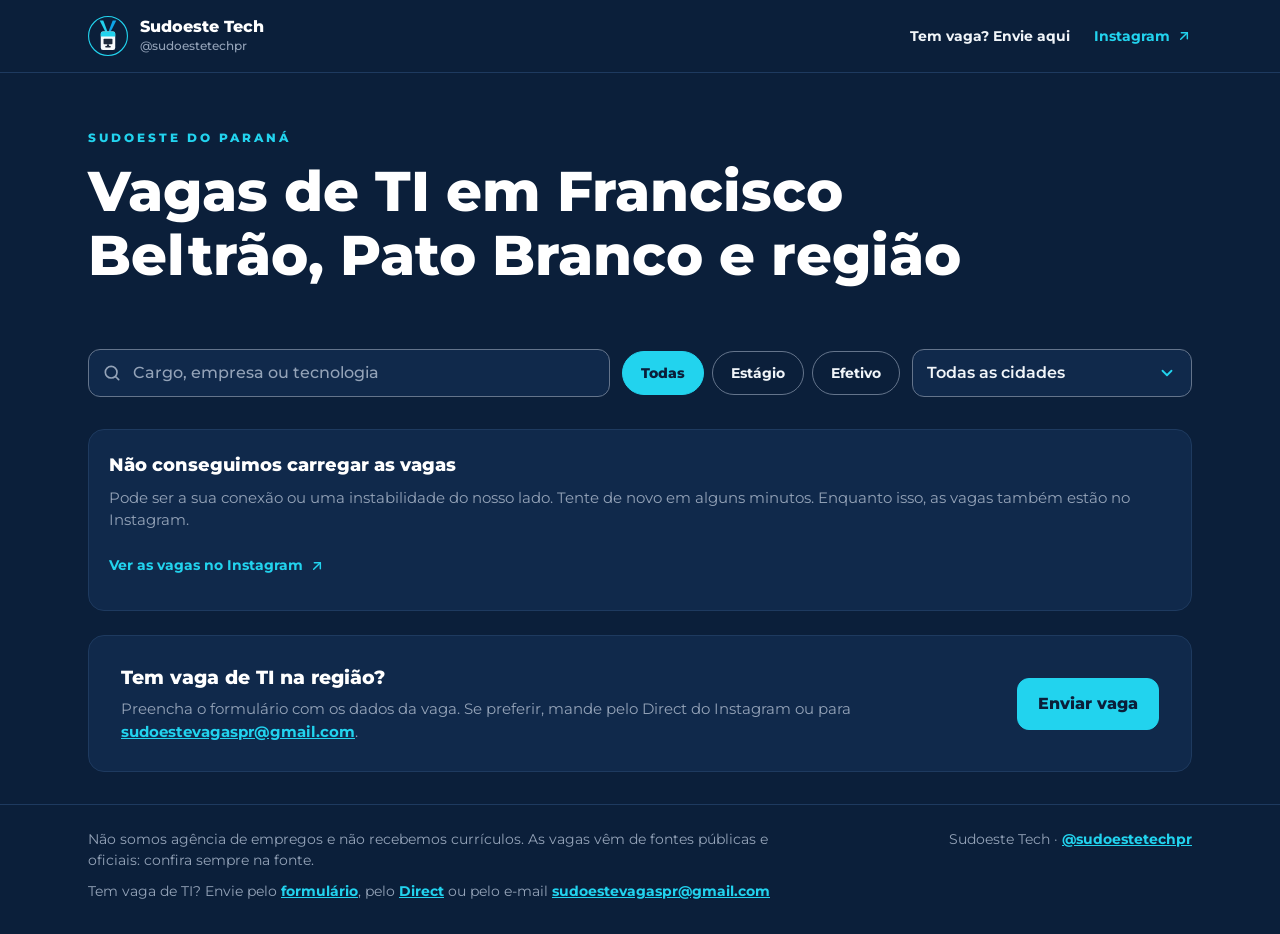
==== index.html @ f8649131 "Usa o domínio sudoestetech.com.br na prévia e documenta o Cloudflare Pages Co-Authored-By: Claude Op" ====
<!doctype html>
<html lang="pt-BR">
<head>
<meta charset="utf-8">
<meta name="viewport" content="width=device-width, initial-scale=1">
<title>Vagas de TI no Sudoeste do Paraná | Sudoeste Tech</title>
<meta name="description" content="Vagas de TI em Francisco Beltrão, Pato Branco e região, reunidas pela Sudoeste Tech. Estágio e efetivo, com o link oficial de cada vaga.">
<meta name="theme-color" content="#0B1F3A">
<meta name="referrer" content="strict-origin-when-cross-origin">

<!-- Prévia do link no WhatsApp e redes sociais.
     O endereço precisa ser completo, com https:// (veja o README). -->
<meta property="og:type" content="website">
<meta property="og:locale" content="pt_BR">
<meta property="og:site_name" content="Sudoeste Tech">
<meta property="og:title" content="Vagas de TI no Sudoeste do Paraná | Sudoeste Tech">
<meta property="og:description" content="Vagas de TI em Francisco Beltrão, Pato Branco e região, num lugar só, com o link oficial de cada vaga.">
<meta property="og:url" content="https://sudoestetech.com.br/">
<meta property="og:image" content="https://sudoestetech.com.br/img/previa.png">
<meta property="og:image:width" content="1200">
<meta property="og:image:height" content="630">
<meta property="og:image:alt" content="Sudoeste Tech: vagas de TI no Sudoeste do Paraná">
<meta name="twitter:card" content="summary_large_image">

<link rel="icon" href="img/logo.svg" type="image/svg+xml">
<link rel="icon" href="img/favicon-32.png" type="image/png" sizes="32x32">
<link rel="apple-touch-icon" href="img/apple-touch-icon.png">
<link rel="preload" href="fontes/montserrat.woff2" as="font" type="font/woff2" crossorigin>
<link rel="stylesheet" href="css/estilo.css">
</head>
<body>

<header class="topo">
  <div class="conteudo">
    <a class="marca" href="./">
      <img src="img/logo.svg" alt="" width="40" height="40">
      <span>
        <span class="marca-nome">Sudoeste Tech</span>
        <span class="marca-perfil">@sudoestetechpr</span>
      </span>
    </a>
    <nav class="topo-links" aria-label="Links">
      <a class="link-seta link-claro so-computador" href="https://docs.google.com/forms/d/e/1FAIpQLSdrJC9svuXizVMNhkHapBApEBNYe-bqqFJYwQx15sDE28wVZw/viewform" target="_blank" rel="noopener noreferrer">Tem vaga? Envie aqui</a>
      <a class="link-seta" href="https://www.instagram.com/sudoestetechpr/" target="_blank" rel="noopener noreferrer">Instagram<svg class="icone" viewBox="0 0 24 24" aria-hidden="true"><path d="M7 17 17 7"/><path d="M8 7h9v9"/></svg></a>
    </nav>
  </div>
</header>

<main>
  <section class="conteudo abertura">
    <span class="sobretitulo">Sudoeste do Paraná</span>
    <h1>Vagas de TI em Francisco Beltrão, Pato Branco e região</h1>
    <p class="resumo" id="resumo" aria-live="polite"></p>
  </section>

  <section class="conteudo" aria-label="Busca e filtros">
    <form class="filtros" id="form-busca" role="search">
      <div class="campo campo-busca">
        <label for="busca" class="sr-only">Buscar vagas</label>
        <svg class="icone" viewBox="0 0 24 24" aria-hidden="true"><circle cx="11" cy="11" r="7"/><path d="m20 20-3.5-3.5"/></svg>
        <input id="busca" type="search" placeholder="Cargo, empresa ou tecnologia" autocomplete="off" enterkeyhint="search">
      </div>
      <div class="tipos" role="group" aria-label="Tipo de vaga">
        <button type="button" data-tipo="" aria-pressed="true">Todas</button>
        <button type="button" data-tipo="Estágio" aria-pressed="false">Estágio</button>
        <button type="button" data-tipo="Efetivo" aria-pressed="false">Efetivo</button>
      </div>
      <div class="campo campo-cidade">
        <label for="cidade" class="sr-only">Cidade</label>
        <select id="cidade">
          <option value="">Todas as cidades</option>
        </select>
        <svg class="icone" viewBox="0 0 24 24" aria-hidden="true"><path d="m6 9 6 6 6-6"/></svg>
      </div>
      <p class="contagem-filtro" id="contagem-filtro" aria-live="polite"></p>
    </form>
  </section>

  <section class="conteudo lista" id="lista" aria-label="Vagas abertas">
    <p class="carregando">Carregando vagas…</p>
  </section>

  <div class="conteudo">
    <section class="chamada" id="contato" aria-labelledby="titulo-contato">
      <div>
        <h2 id="titulo-contato">Tem vaga de TI na região?</h2>
        <p>Preencha o formulário com os dados da vaga. Se preferir, mande pelo Direct do Instagram ou para <a href="mailto:sudoestevagaspr@gmail.com">sudoestevagaspr@gmail.com</a>.</p>
      </div>
      <a class="botao botao-cheio" href="https://docs.google.com/forms/d/e/1FAIpQLSdrJC9svuXizVMNhkHapBApEBNYe-bqqFJYwQx15sDE28wVZw/viewform" target="_blank" rel="noopener noreferrer">Enviar vaga</a>
    </section>
  </div>
</main>

<footer class="rodape">
  <div class="conteudo">
    <div>
      <p>Não somos agência de empregos e não recebemos currículos. As vagas vêm de fontes públicas e oficiais: confira sempre na fonte.</p>
      <p>Tem vaga de TI? Envie pelo <a href="https://docs.google.com/forms/d/e/1FAIpQLSdrJC9svuXizVMNhkHapBApEBNYe-bqqFJYwQx15sDE28wVZw/viewform" target="_blank" rel="noopener noreferrer">formulário</a>, pelo <a href="https://ig.me/m/sudoestetechpr" target="_blank" rel="noopener noreferrer">Direct</a> ou pelo e-mail <a href="mailto:sudoestevagaspr@gmail.com">sudoestevagaspr@gmail.com</a></p>
    </div>
    <p>Sudoeste Tech · <a href="https://www.instagram.com/sudoestetechpr/" target="_blank" rel="noopener noreferrer">@sudoestetechpr</a></p>
  </div>
</footer>

<script src="js/config.js"></script>
<script src="js/planilha.js"></script>
<script src="js/lista.js"></script>
</body>
</html>
---- css/estilo.css ----
/* Sudoeste Tech: estilo do site de vagas.
   Feito primeiro para celular; as regras @media no fim ajustam para telas maiores. */

@font-face {
  font-family: "Montserrat";
  src: url("../fontes/montserrat.woff2") format("woff2");
  font-weight: 400 800;
  font-style: normal;
  font-display: swap;
}

:root {
  --fundo: #0B1F3A;
  --cartao: #10294B;
  --borda: #1E3A5F;
  --borda-campo: #64748B;
  --ciano: #22D3EE;
  --ciano-claro: #67E8F9;
  --amarelo: #FDE047;
  --texto: #F1F5F9;
  --branco: #FFFFFF;
  --apoio: #94A3B8;
  --raio: 16px;
}

* { box-sizing: border-box; }

html { -webkit-text-size-adjust: 100%; }

body {
  margin: 0;
  min-height: 100vh;
  display: flex;
  flex-direction: column;
  background: var(--fundo);
  color: var(--texto);
  font-family: "Montserrat", "Segoe UI", Arial, sans-serif;
  font-size: 16px;
  line-height: 1.5;
}

a { color: var(--ciano); }
a:hover { color: var(--ciano-claro); }

a:focus-visible,
button:focus-visible,
input:focus-visible,
select:focus-visible {
  outline: 3px solid var(--amarelo);
  outline-offset: 2px;
}

.sr-only {
  position: absolute;
  width: 1px; height: 1px;
  padding: 0; margin: -1px;
  overflow: hidden;
  clip: rect(0, 0, 0, 0);
  white-space: nowrap;
  border: 0;
}

.icone {
  width: 16px; height: 16px;
  flex: none;
  fill: none;
  stroke: currentColor;
  stroke-width: 2.2;
  stroke-linecap: round;
  stroke-linejoin: round;
}

.conteudo {
  width: 100%;
  max-width: 1200px;
  margin: 0 auto;
  padding: 0 20px;
}

/* ---------- Topo ---------- */

.topo { border-bottom: 1px solid var(--borda); }

.topo .conteudo {
  display: flex;
  align-items: center;
  justify-content: space-between;
  gap: 12px;
  padding-top: 14px;
  padding-bottom: 14px;
}

.marca {
  display: flex;
  align-items: center;
  gap: 12px;
  text-decoration: none;
  color: inherit;
}
.marca:hover { color: inherit; }
.marca img { width: 40px; height: 40px; }
.marca-nome { display: block; font-size: 16px; font-weight: 800; color: var(--branco); line-height: 1.2; }
.marca-perfil { display: block; font-size: 12px; font-weight: 500; color: var(--apoio); }

.topo-links { display: flex; align-items: center; gap: 24px; }

.link-seta {
  display: inline-flex;
  align-items: center;
  gap: 6px;
  min-height: 44px;
  font-size: 14px;
  font-weight: 700;
  text-decoration: none;
}

.link-claro { color: var(--texto); }
.link-claro:hover { color: var(--ciano); }
.so-computador { display: none; }

/* ---------- Abertura ---------- */

.abertura {
  display: flex;
  flex-direction: column;
  gap: 12px;
  padding-top: 28px;
  padding-bottom: 20px;
}

.sobretitulo {
  font-size: 12px;
  font-weight: 800;
  letter-spacing: 3px;
  text-transform: uppercase;
  color: var(--ciano);
}

.abertura h1 {
  margin: 0;
  font-size: 28px;
  line-height: 1.15;
  font-weight: 800;
  color: var(--branco);
}

.resumo { margin: 0; font-size: 14px; color: var(--apoio); min-height: 21px; }
.resumo strong { font-weight: 700; color: var(--texto); }

/* ---------- Busca e filtros ---------- */

.filtros {
  display: flex;
  flex-direction: column;
  gap: 12px;
  padding-bottom: 8px;
}

.campo { position: relative; }

.campo input,
.campo select {
  width: 100%;
  height: 48px;
  border-radius: 12px;
  border: 1.5px solid var(--borda-campo);
  background: var(--cartao);
  color: var(--texto);
  font-family: inherit;
  font-size: 16px; /* 16px ou mais: o iPhone não dá zoom ao tocar */
  font-weight: 500;
}

.campo input { padding: 0 14px 0 44px; }
.campo input::placeholder { color: var(--apoio); opacity: 1; }
.campo input::-webkit-search-cancel-button { filter: invert(1); }

.campo select {
  padding: 0 44px 0 14px;
  font-weight: 600;
  appearance: none;
  -webkit-appearance: none;
  cursor: pointer;
}

.campo .icone {
  position: absolute;
  top: 50%;
  transform: translateY(-50%);
  pointer-events: none;
}
.campo-busca .icone { left: 14px; width: 20px; height: 20px; color: var(--apoio); stroke-width: 2; }
.campo-cidade .icone { right: 16px; width: 18px; height: 18px; color: var(--ciano); stroke-width: 2.4; }

.tipos { display: flex; gap: 8px; flex-wrap: wrap; }

.tipos button {
  min-height: 44px;
  padding: 0 18px;
  border-radius: 999px;
  border: 1.5px solid var(--borda-campo);
  background: transparent;
  color: var(--texto);
  font-family: inherit;
  font-size: 14px;
  font-weight: 700;
  cursor: pointer;
}
.tipos button:hover { border-color: var(--ciano); }
.tipos button[aria-pressed="true"] {
  border-color: var(--ciano);
  background: var(--ciano);
  color: var(--fundo);
  font-weight: 800;
}

.contagem-filtro { margin: 4px 0 0; font-size: 13px; color: var(--apoio); }
.contagem-filtro:empty { display: none; }

/* ---------- Cards ---------- */

.lista {
  display: grid;
  grid-template-columns: 1fr;
  gap: 14px;
  padding-top: 12px;
  padding-bottom: 8px;
}

.cartao {
  background: var(--cartao);
  border: 1px solid var(--borda);
  border-radius: var(--raio);
  padding: 18px;
  display: flex;
  flex-direction: column;
  gap: 12px;
}

.cartao-cabeca {
  display: flex;
  align-items: center;
  justify-content: space-between;
  gap: 8px;
  min-height: 24px;
}

.tipo {
  font-size: 12px;
  font-weight: 800;
  letter-spacing: 2px;
  text-transform: uppercase;
  color: var(--ciano);
}

.selo-nova {
  padding: 4px 10px;
  border-radius: 999px;
  background: var(--amarelo);
  color: var(--fundo);
  font-size: 12px;
  font-weight: 800;
  line-height: 1.2;
}

.titulo-bloco { display: flex; flex-direction: column; gap: 4px; }

.cartao h2 {
  margin: 0;
  font-size: 19px;
  line-height: 1.25;
  font-weight: 800;
  color: var(--branco);
}
.cartao h2 a { color: inherit; text-decoration: none; }
.cartao h2 a:hover { color: var(--ciano-claro); }

.empresa { font-size: 14px; font-weight: 500; color: var(--apoio); }

.chips { display: flex; flex-wrap: wrap; gap: 8px; margin: 0; padding: 0; list-style: none; }

.chip {
  display: inline-flex;
  align-items: center;
  gap: 6px;
  padding: 6px 12px;
  border-radius: 999px;
  border: 1.5px solid var(--ciano);
  font-size: 13px;
  font-weight: 600;
  line-height: 1.3;
  color: var(--texto);
}
.chip .icone { width: 14px; height: 14px; color: var(--ciano); }

.destaque {
  margin: 0;
  font-size: 15px;
  line-height: 1.3;
  font-weight: 800;
  color: var(--amarelo);
}

.prazo { margin: 0; font-size: 13px; font-weight: 600; color: var(--texto); }

.cartao-pe {
  display: flex;
  align-items: center;
  justify-content: space-between;
  gap: 8px;
  margin-top: auto;
  padding-top: 10px;
  border-top: 1px solid var(--borda);
}

.conferida { font-size: 13px; color: var(--apoio); }

/* ---------- Avisos (sem vagas, erro, carregando) ---------- */

.aviso {
  grid-column: 1 / -1;
  background: var(--cartao);
  border: 1px solid var(--borda);
  border-radius: var(--raio);
  padding: 22px 20px;
}
.aviso h2 { margin: 0 0 8px; font-size: 18px; font-weight: 800; color: var(--branco); }
.aviso p { margin: 0 0 12px; font-size: 15px; color: var(--apoio); }
.aviso p:last-child { margin-bottom: 0; }

.carregando { color: var(--apoio); font-size: 14px; padding: 12px 0; grid-column: 1 / -1; }

/* ---------- Chamada para empresas ---------- */

.chamada {
  margin-top: 24px;
  margin-bottom: 32px;
  background: var(--cartao);
  border: 1px solid var(--borda);
  border-radius: var(--raio);
  padding: 22px 22px;
  display: flex;
  flex-direction: column;
  gap: 14px;
}
.chamada h2 { margin: 0 0 6px; font-size: 19px; font-weight: 800; color: var(--branco); }
.chamada p { margin: 0; font-size: 15px; color: var(--apoio); }
.chamada p a { font-weight: 700; word-break: break-word; }

/* ---------- Botões ---------- */

.botao {
  display: inline-flex;
  align-items: center;
  justify-content: center;
  gap: 10px;
  min-height: 52px;
  padding: 12px 20px;
  border-radius: 12px;
  font-family: inherit;
  font-size: 16px;
  font-weight: 800;
  text-align: center;
  text-decoration: none;
  cursor: pointer;
}
.botao .icone { width: 18px; height: 18px; stroke-width: 2.4; }

.botao-cheio { background: var(--ciano); color: var(--fundo); border: 1.5px solid var(--ciano); }
.botao-cheio:hover { background: var(--ciano-claro); color: var(--fundo); }

.botao-contorno { background: transparent; color: var(--texto); border: 1.5px solid var(--ciano); }
.botao-contorno:hover { color: var(--branco); background: rgba(34, 211, 238, 0.08); }
.botao-contorno .icone { color: var(--ciano); }

/* ---------- Página da vaga ---------- */

.voltar { margin: 18px 0 14px; }

.detalhe { gap: 14px; padding: 22px 20px; margin-bottom: 32px; }

.detalhe h1 {
  margin: 0;
  font-size: 26px;
  line-height: 1.2;
  font-weight: 800;
  color: var(--branco);
}

.detalhe .empresa { font-size: 16px; }
.detalhe .destaque { font-size: 17px; }
.observacao { margin: 0; font-size: 15px; color: var(--apoio); white-space: pre-line; }

.divisor { border: 0; border-top: 1px solid var(--borda); margin: 4px 0; width: 100%; }

.secao { display: flex; flex-direction: column; gap: 10px; }
.secao h2 {
  margin: 6px 0 0;
  font-size: 12px;
  font-weight: 800;
  letter-spacing: 2.5px;
  text-transform: uppercase;
  color: var(--ciano);
}
.secao p { margin: 0; font-size: 16px; }

.topicos { margin: 0; padding: 0; list-style: none; display: flex; flex-direction: column; gap: 8px; }
.topicos li { position: relative; padding-left: 22px; font-size: 16px; }
.topicos li::before {
  content: "";
  position: absolute;
  left: 2px;
  top: 0.55em;
  width: 8px; height: 8px;
  border-radius: 50%;
  background: var(--ciano);
}

.passos {
  margin: 0;
  padding: 18px;
  list-style: none;
  counter-reset: passo;
  background: var(--ciano);
  color: var(--fundo);
  border-radius: 14px;
  display: flex;
  flex-direction: column;
  gap: 14px;
}
.passos li {
  counter-increment: passo;
  position: relative;
  padding-left: 42px;
  min-height: 28px;
  font-size: 16px;
  font-weight: 700;
  line-height: 1.4;
  overflow-wrap: anywhere;
}
.passos li::before {
  content: counter(passo);
  position: absolute;
  left: 0; top: -2px;
  width: 28px; height: 28px;
  border-radius: 50%;
  background: var(--fundo);
  color: var(--branco);
  font-size: 14px;
  font-weight: 800;
  display: flex;
  align-items: center;
  justify-content: center;
}

.acoes { display: flex; flex-direction: column; gap: 12px; margin-top: 6px; }

.fonte { margin: 2px 0 0; font-size: 13px; color: var(--apoio); }

/* ---------- Rodapé ---------- */

.rodape { margin-top: auto; border-top: 1px solid var(--borda); }
.rodape .conteudo {
  padding-top: 24px;
  padding-bottom: 32px;
  display: flex;
  flex-direction: column;
  gap: 10px;
  font-size: 14px;
  color: var(--apoio);
}
.rodape p { margin: 0; }
.rodape .conteudo > div { display: flex; flex-direction: column; gap: 10px; }
.rodape a { font-weight: 700; word-break: break-word; }

/* ---------- Telas maiores ---------- */

@media (min-width: 700px) {
  .conteudo { padding: 0 32px; }
  .abertura h1 { font-size: 40px; }
  .lista { grid-template-columns: repeat(2, minmax(0, 1fr)); gap: 24px; }
  .chamada { flex-direction: row; align-items: center; justify-content: space-between; padding: 28px 32px; }
  .chamada .botao { flex: none; }
  .so-computador { display: inline-flex; }
  .detalhe { max-width: 720px; padding: 32px; }
  .voltar { max-width: 720px; }
  .acoes { flex-direction: row; }
  .acoes .botao { flex: 1; }
}

@media (min-width: 1024px) {
  .conteudo { padding: 0 48px; }
  .abertura { padding-top: 56px; padding-bottom: 28px; }
  .abertura h1 { font-size: 56px; max-width: 900px; }
  .resumo { font-size: 16px; }
  .filtros { flex-direction: row; align-items: center; flex-wrap: wrap; }
  .campo-busca { flex: 1 1 360px; }
  .campo-cidade { flex: 0 0 280px; }
  .tipos { flex-wrap: nowrap; }
  .contagem-filtro { flex-basis: 100%; }
  .lista { grid-template-columns: repeat(3, minmax(0, 1fr)); padding-top: 24px; }
  .rodape .conteudo { flex-direction: row; justify-content: space-between; align-items: flex-start; gap: 32px; }
  .rodape .conteudo > div { max-width: 720px; }
}

@media (prefers-reduced-motion: reduce) {
  * { scroll-behavior: auto !important; }
}
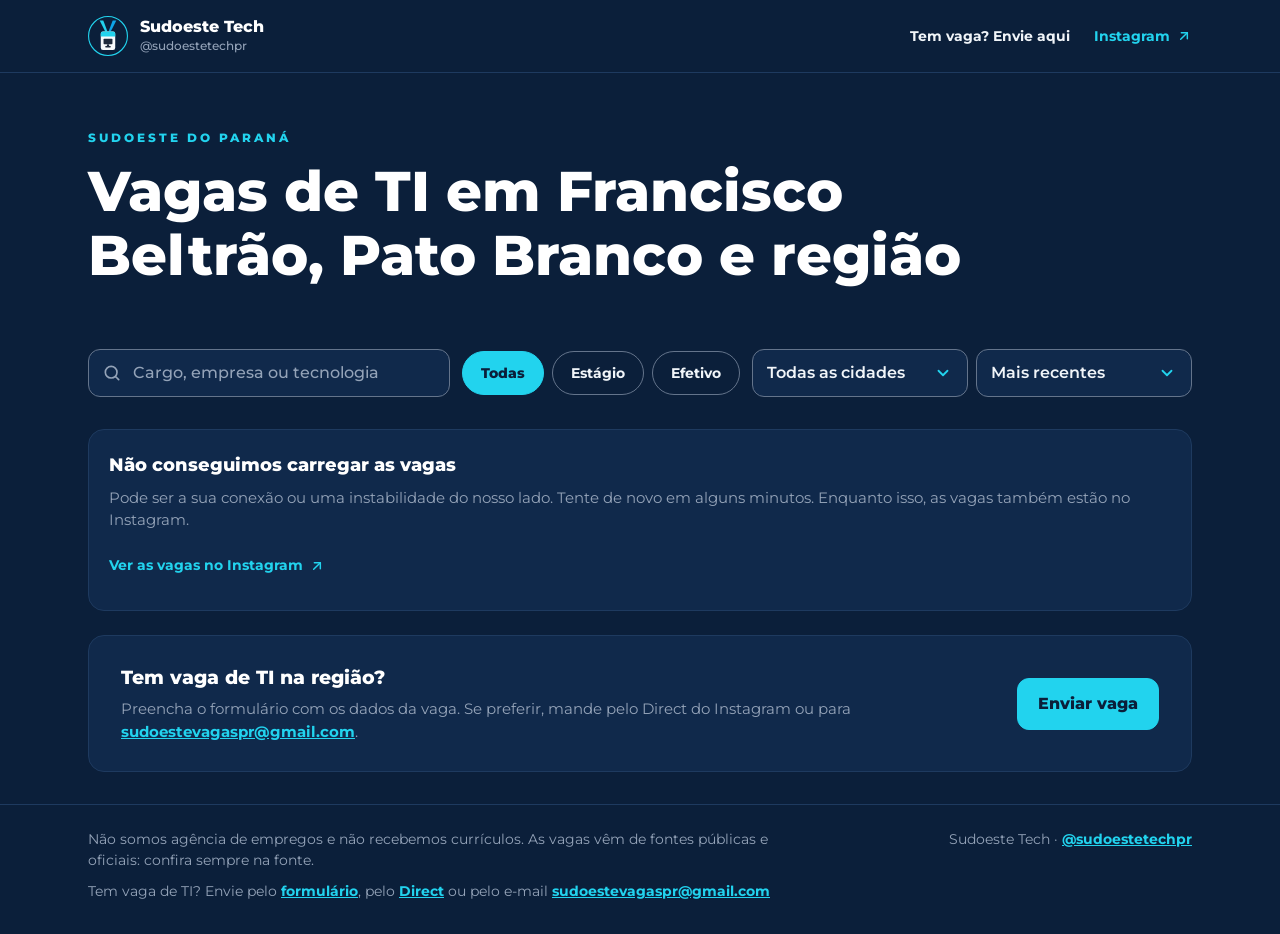
==== commit 25e6e1b2: "Adiciona opção Remota no filtro de cidade e seletor de ordenação - Opção "Remota" no filtro de cidad" ====
--- a/index.html
+++ b/index.html
@@ -2,6 +2,7 @@
 <html lang="pt-BR">
 <head>
 <meta charset="utf-8">
+<script src="js/redirecionar.js"></script>
 <meta name="viewport" content="width=device-width, initial-scale=1">
 <title>Vagas de TI no Sudoeste do Paraná | Sudoeste Tech</title>
 <meta name="description" content="Vagas de TI em Francisco Beltrão, Pato Branco e região, reunidas pela Sudoeste Tech. Estágio e efetivo, com o link oficial de cada vaga.">
@@ -65,12 +66,25 @@
         <button type="button" data-tipo="Estágio" aria-pressed="false">Estágio</button>
         <button type="button" data-tipo="Efetivo" aria-pressed="false">Efetivo</button>
       </div>
-      <div class="campo campo-cidade">
-        <label for="cidade" class="sr-only">Cidade</label>
-        <select id="cidade">
-          <option value="">Todas as cidades</option>
-        </select>
-        <svg class="icone" viewBox="0 0 24 24" aria-hidden="true"><path d="m6 9 6 6 6-6"/></svg>
+      <div class="selecoes">
+        <div class="campo campo-cidade">
+          <label for="cidade" class="sr-only">Cidade</label>
+          <select id="cidade">
+            <option value="">Todas as cidades</option>
+            <option value="remota">Remota</option>
+          </select>
+          <svg class="icone" viewBox="0 0 24 24" aria-hidden="true"><path d="m6 9 6 6 6-6"/></svg>
+        </div>
+        <div class="campo campo-ordem">
+          <label for="ordem" class="sr-only">Ordenar vagas</label>
+          <select id="ordem">
+            <option value="recentes">Mais recentes</option>
+            <option value="prazo">Prazo mais próximo</option>
+            <option value="az">Cargo de A a Z</option>
+            <option value="za">Cargo de Z a A</option>
+          </select>
+          <svg class="icone" viewBox="0 0 24 24" aria-hidden="true"><path d="m6 9 6 6 6-6"/></svg>
+        </div>
       </div>
       <p class="contagem-filtro" id="contagem-filtro" aria-live="polite"></p>
     </form>
@@ -103,6 +117,7 @@
 
 <script src="js/config.js"></script>
 <script src="js/planilha.js"></script>
+<script src="js/contador.js"></script>
 <script src="js/lista.js"></script>
 </body>
 </html>
--- a/css/estilo.css
+++ b/css/estilo.css
@@ -190,9 +190,19 @@
   pointer-events: none;
 }
 .campo-busca .icone { left: 14px; width: 20px; height: 20px; color: var(--apoio); stroke-width: 2; }
-.campo-cidade .icone { right: 16px; width: 18px; height: 18px; color: var(--ciano); stroke-width: 2.4; }
+.campo-cidade .icone,
+.campo-ordem .icone { right: 16px; width: 18px; height: 18px; color: var(--ciano); stroke-width: 2.4; }
 
 .tipos { display: flex; gap: 8px; flex-wrap: wrap; }
+
+/* Cidade e ordenação: uma embaixo da outra no celular pequeno,
+   lado a lado a partir de 560px (assim o texto não fica cortado). */
+.selecoes { display: grid; grid-template-columns: 1fr; gap: 8px; }
+.selecoes .campo { min-width: 0; }
+.selecoes select { text-overflow: ellipsis; }
+@media (min-width: 560px) {
+  .selecoes { grid-template-columns: 1fr 1fr; }
+}
 
 .tipos button {
   min-height: 44px;
@@ -495,7 +505,7 @@
   .resumo { font-size: 16px; }
   .filtros { flex-direction: row; align-items: center; flex-wrap: wrap; }
   .campo-busca { flex: 1 1 360px; }
-  .campo-cidade { flex: 0 0 280px; }
+  .selecoes { flex: 0 0 440px; }
   .tipos { flex-wrap: nowrap; }
   .contagem-filtro { flex-basis: 100%; }
   .lista { grid-template-columns: repeat(3, minmax(0, 1fr)); padding-top: 24px; }
